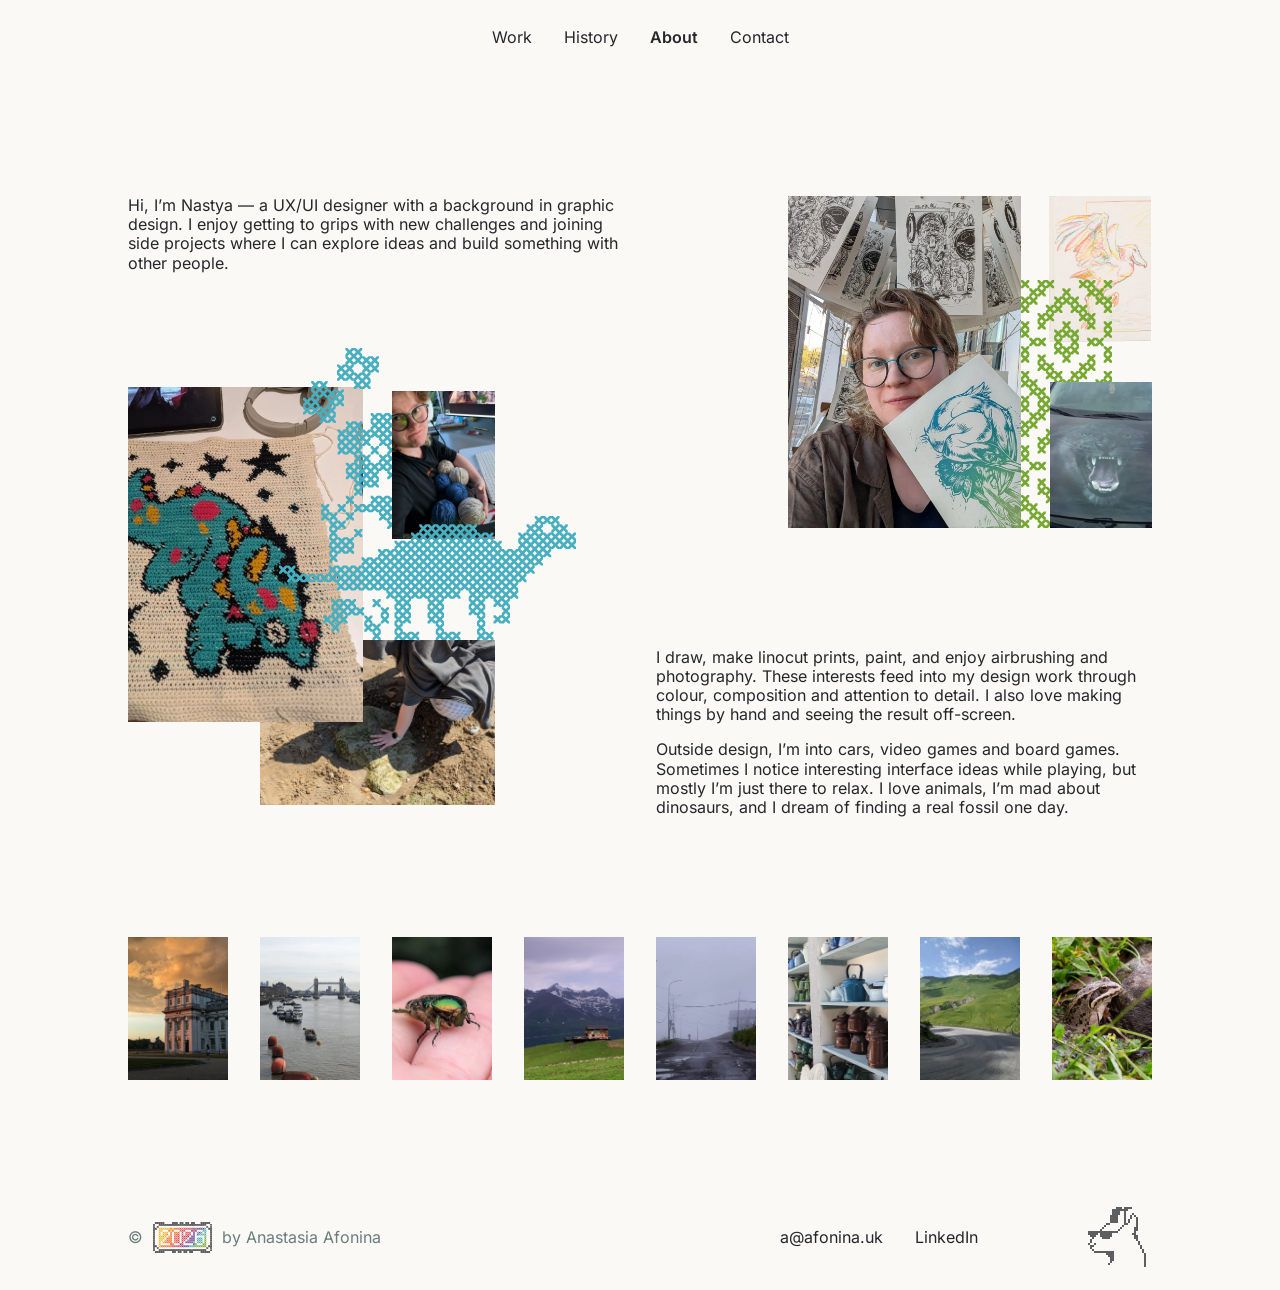
==== about.html @ 569ea663 "Publish portfolio on GitHub Pages" ====
<!doctype html>
<html lang="en"><head><meta charset="utf-8"><meta name="viewport" content="width=device-width,initial-scale=1"><script src="page-loading.js" async></script><title>About — Anastasia Afonina</title><meta name="description" content="Anastasia Afonina’s UX/UI and graphic design portfolio. Selected B2B, B2C and internal products, and visual experiments."><link rel="stylesheet" href="assets/fonts.css"><link rel="stylesheet" href="style.css"><link rel="stylesheet" href="navigation.css"><script src="site-header.js" defer></script><link rel="icon" type="image/svg+xml" href="data:image/svg+xml,%3Csvg xmlns='http://www.w3.org/2000/svg' viewBox='0 0 32 32'%3E%3Crect width='32' height='32' fill='%236b7d7d'/%3E%3Ctext x='7' y='24' font-family='monospace' font-size='24' fill='%23faf9f5'%3Ea%3C/text%3E%3C/svg%3E"><link rel="stylesheet" href="footer-links.css"><link rel="stylesheet" href="link-hover-motion.css"><link rel="stylesheet" href="secondary-actions.css"><link rel="stylesheet" href="typography.css"><link rel="stylesheet" href="case-lightbox.css"><link rel="stylesheet" href="about.css"><link rel="stylesheet" href="goat-cursor-drawing.css"><link rel="stylesheet" href="pixel-blocks.css"><script src="pixel-blocks.js" defer></script></head>
<body class="about-page"><a class="skip" href="#main">Skip to content</a><header class="site-header"><nav aria-label="Main navigation"><a data-menu="work" href="index.html#selected-work"><span class="nav-label">Work<span class="nav-decoration" aria-hidden="true"><img class="menu-bracket menu-bracket-left" src="assets/menu-refresh/work-left.svg" width="8.66775" height="21.6619" alt="" aria-hidden="true"><img class="menu-bracket menu-bracket-right" src="assets/menu-refresh/work-right.svg" width="8.68338" height="21.2635" alt="" aria-hidden="true"></span></span></a><a data-menu="history" href="history.html"><span class="nav-label">History<span class="nav-decoration" aria-hidden="true"><img class="menu-bracket menu-bracket-left" src="assets/menu-refresh/history-left.svg" width="8.66775" height="21.6619" alt="" aria-hidden="true"><img class="menu-bracket menu-bracket-right" src="assets/menu-refresh/history-right.svg" width="8.68338" height="21.2635" alt="" aria-hidden="true"></span></span></a><a data-menu="about" href="about.html" aria-current="page"><span class="nav-label">About<span class="nav-decoration" aria-hidden="true"><img class="menu-bracket menu-bracket-left" src="assets/menu-refresh/about-left.svg" width="8.66775" height="21.6619" alt="" aria-hidden="true"><img class="menu-bracket menu-bracket-right" src="assets/menu-refresh/about-right.svg" width="8.68338" height="21.2635" alt="" aria-hidden="true"></span></span></a><a data-menu="contact" href="contact.html"><span class="nav-label">Contact<span class="nav-decoration" aria-hidden="true"><img class="menu-bracket menu-bracket-left" src="assets/menu-refresh/contact-left.svg" width="8.66775" height="21.6619" alt="" aria-hidden="true"><img class="menu-bracket menu-bracket-right" src="assets/menu-refresh/contact-right.svg" width="8.68338" height="21.2635" alt="" aria-hidden="true"></span></span></a></nav></header>
<main id="main" class="shell">
  <h1 class="sr-only">About</h1>
  <div class="about-composition">
    <div>
      <p class="about-story">Hi, I’m Nastya — a UX/UI designer with a background in graphic design. I enjoy getting to grips with new challenges and joining side projects where I can explore ideas and build something with other people.</p>
      <div class="about-collage about-collage--making about-story">
        <figure class="about-photo about-photo--fossil" style="--x:33.3333%;--y:64.1247%;--w:59.4595%;--h:35.8527%"><a class="case-image-link" href="assets/about/fossil-search.webp" aria-label="Open image: Person looking for fossils among rocks on a beach"><img src="assets/about/fossil-search.webp" width="961" height="1280" alt="Person looking for fossils among rocks on a beach" loading="lazy" decoding="async"></a></figure>
        <figure class="about-photo about-photo--crochet" style="--x:0.0000%;--y:9.1828%;--w:59.4595%;--h:72.8682%"><a class="case-image-link" href="assets/about/crochet-dinosaur.webp" aria-label="Open image: Crocheted dinosaur design next to headphones"><img src="assets/about/crochet-dinosaur.webp" width="964" height="1280" alt="Crocheted dinosaur design next to headphones" loading="eager" decoding="async"></a></figure>
        <span class="about-ornament about-ornament--cyan" style="--x:48.7122%;--y:14.8357%;--stitch-columns:11;--stitch-rows:18" aria-hidden="true"><img src="assets/about/cyan-middle.svg" alt=""></span>
        <span class="about-ornament about-ornament--cyan about-ornament--above-fossil" style="--x:49.2592%;--y:64.1247%;--stitch-columns:8;--stitch-rows:5" aria-hidden="true"><img src="assets/about/cyan-lower.svg" alt=""></span>
        <span class="about-ornament about-ornament--cyan" style="--x:44.1904%;--y:7.9706%;--stitch-columns:5;--stitch-rows:5" aria-hidden="true"><img src="assets/about/cyan-flower-left.svg" alt=""></span>
        <span class="about-ornament about-ornament--cyan" style="--x:52.8465%;--y:0.6055%;--stitch-columns:5;--stitch-rows:5" aria-hidden="true"><img src="assets/about/cyan-flower-right.svg" alt=""></span>
        <figure class="about-photo" style="--x:66.6667%;--y:9.9837%;--w:26.1261%;--h:32.1705%"><a class="case-image-link" href="assets/about/578-11133.webp" aria-label="Open image: Portrait wearing green glasses and holding balls of yarn"><img src="assets/about/578-11133.webp" width="960" height="1280" alt="Portrait wearing green glasses and holding balls of yarn" loading="lazy" decoding="async"></a></figure>
        <span class="about-ornament about-ornament--cyan about-ornament--above-fossil" style="--x:38.1486%;--y:64.1247%;--stitch-columns:36;--stitch-rows:15" aria-hidden="true"><img src="assets/about/cyan-dinosaur.svg" alt=""></span>
      </div>
    </div>
    <div>
      <div class="about-collage about-collage--portrait about-story">
        <figure class="about-photo about-photo--bird" style="--x:71.7416%;--y:0.0000%;--w:28.1149%;--h:44.1489%"><a class="case-image-link" href="assets/about/bird-sketchbook.png" aria-label="Open image: Coloured pencil bird drawing in a sketchbook"><img src="assets/about/bird-sketchbook.png" width="1445" height="1088" alt="Coloured pencil bird drawing in a sketchbook" loading="eager" decoding="async"></a></figure>
        <figure class="about-photo" style="--x:0.0000%;--y:0.0000%;--w:63.9857%;--h:100.0000%"><a class="case-image-link" href="assets/about/578-11139.webp" aria-label="Open image: Portrait holding a turquoise print, with printed artwork hanging behind"><img src="assets/about/578-11139.webp" width="960" height="1280" alt="Portrait holding a turquoise print, with printed artwork hanging behind" loading="eager" decoding="async" fetchpriority="high"></a></figure>
        <span class="about-ornament about-ornament--green" style="--x:63.9857%" aria-hidden="true"><img src="assets/about/green-stitch.svg" alt=""></span>
        <figure class="about-photo about-photo--bonnet" style="--x:71.8851%;--y:56.1170%;--w:28.1149%;--h:43.8830%"><a class="case-image-link" href="assets/about/painted-bonnet.webp" aria-label="Open image: Car bonnet with a painted animal face"><img src="assets/about/painted-bonnet.webp" width="1280" height="960" alt="Car bonnet with a painted animal face" loading="lazy" decoding="async"></a></figure>
      </div>
      <div class="about-interests about-story">
        <p>I draw, make linocut prints, paint, and enjoy airbrushing and photography. These interests feed into my design work through colour, composition and attention to detail. I also love making things by hand and seeing the result off-screen.</p>
        <p>Outside design, I’m into cars, video games and board games. Sometimes I notice interesting interface ideas while playing, but mostly I’m just there to relax. I love animals, I’m mad about dinosaurs, and I dream of finding a real fossil one day.</p>
      </div>
    </div>
  </div>
  <div class="about-gallery">
    <figure class="about-photo"><a class="case-image-link" href="assets/about/578-11141.webp" aria-label="Open image: Classical building in warm evening light"><img src="assets/about/578-11141.webp" width="960" height="1280" alt="Classical building in warm evening light" loading="lazy" decoding="async"></a></figure>
    <figure class="about-photo"><a class="case-image-link" href="assets/about/578-11140.webp" aria-label="Open image: River Thames and Tower Bridge"><img src="assets/about/578-11140.webp" width="960" height="1280" alt="River Thames and Tower Bridge" loading="lazy" decoding="async"></a></figure>
    <figure class="about-photo"><a class="case-image-link" href="assets/about/578-11127.webp" aria-label="Open image: Green beetle resting on a palm"><img src="assets/about/578-11127.webp" width="964" height="1280" alt="Green beetle resting on a palm" loading="lazy" decoding="async"></a></figure>
    <figure class="about-photo about-photo--mountains"><a class="case-image-link" href="assets/about/578-11143.webp" aria-label="Open image: Small house and grassy field beneath mountains"><img src="assets/about/578-11143.webp" width="853" height="1280" alt="Small house and grassy field beneath mountains" loading="lazy" decoding="async"></a></figure>
    <figure class="about-photo about-photo--fog"><a class="case-image-link" href="assets/about/578-11144.webp" aria-label="Open image: A road in fog"><img src="assets/about/578-11144.webp" width="853" height="1280" alt="A road in fog" loading="lazy" decoding="async"></a></figure>
    <figure class="about-photo about-photo--teapots"><a class="case-image-link" href="assets/about/578-11145.webp" aria-label="Open image: Shelves filled with teapots and cups"><img src="assets/about/578-11145.webp" width="960" height="1280" alt="Shelves filled with teapots and cups" loading="lazy" decoding="async"></a></figure>
    <figure class="about-photo"><a class="case-image-link" href="assets/about/578-11146.webp" aria-label="Open image: Winding road through green hills"><img src="assets/about/578-11146.webp" width="960" height="1280" alt="Winding road through green hills" loading="lazy" decoding="async"></a></figure>
    <figure class="about-photo about-photo--frog"><a class="case-image-link" href="assets/about/frog.webp" aria-label="Open image: Frog resting among green leaves"><img src="assets/about/frog.webp" width="1280" height="853" alt="Frog resting among green leaves" loading="lazy" decoding="async"></a></figure>
  </div>
</main><footer class="site-footer shell"><div class="copyright"><span>©</span><img src="assets/footer-1.svg" width="59" height="31" alt="2026"><span>by Anastasia Afonina</span></div><a class="email footer-link" href="mailto:a@afonina.uk"><span class="footer-link-label">a@afonina.uk</span><span class="footer-link-decoration" aria-hidden="true"><img class="footer-link-underline" src="assets/menu-refresh/footer-email-line.svg" width="103.714" height="4.38455" alt="" aria-hidden="true"><img class="footer-link-spark" src="assets/menu-refresh/footer-email-spark.svg" width="25.9267" height="17.3299" alt="" aria-hidden="true"></span></a><a class="linkedin footer-link" href="https://www.linkedin.com/in/a-afonina" target="_blank" rel="noopener noreferrer"><span class="footer-link-label">LinkedIn</span><span class="footer-link-decoration" aria-hidden="true"><img class="footer-link-underline" src="assets/menu-refresh/footer-linkedin-line.svg" width="64.8349" height="4.38064" alt="" aria-hidden="true"><img class="footer-link-spark" src="assets/menu-refresh/footer-linkedin-spark.svg" width="12.9658" height="12.9978" alt="" aria-hidden="true"></span></a><a class="back-top" href="#main" aria-label="Back to top"><img src="assets/footer-goat.svg" width="72" height="72" alt=""></a></footer><script src="footer-goat-turn-frames.js" defer></script><script src="footer-goat-turn.js" defer></script><script src="case-lightbox.js" defer></script><script type="module" src="goat-cursor-drawing.js"></script></body></html>
---- assets/fonts.css ----
@font-face {
  font-family: 'Inter';
  font-style: normal;
  font-weight: 400;
  font-display: swap;
  src: url(./inter-0.woff2) format('truetype');
}
@font-face {
  font-family: 'Inter';
  font-style: normal;
  font-weight: 500;
  font-display: swap;
  src: url(./inter-1.woff2) format('truetype');
}
@font-face {
  font-family: 'Inter';
  font-style: normal;
  font-weight: 600;
  font-display: swap;
  src: url(./inter-2.woff2) format('truetype');
}
@font-face {
  font-family: 'Inter';
  font-style: normal;
  font-weight: 700;
  font-display: swap;
  src: url(./inter-bold.ttf) format('truetype');
}

@font-face {
  font-family: 'Tektur';
  font-style: normal;
  font-weight: 400;
  font-stretch: normal;
  font-display: swap;
  src: url(./tektur-0.woff2) format('truetype');
}
@font-face {
  font-family: 'Tektur';
  font-style: normal;
  font-weight: 500;
  font-stretch: normal;
  font-display: swap;
  src: url(./tektur-1.woff2) format('truetype');
}
@font-face {
  font-family: 'Tektur';
  font-style: normal;
  font-weight: 600;
  font-stretch: normal;
  font-display: swap;
  src: url(./tektur-2.woff2) format('truetype');
}
---- style.css ----
*{box-sizing:border-box}html{scroll-behavior:smooth}body{margin:0;background:#faf9f5;color:#25272a;font-family:Inter,Arial,sans-serif;font-size:16px}a{color:inherit;text-decoration:none}a:focus-visible{outline:2px solid #6b7d7d;outline-offset:5px}a:hover{text-decoration:underline;text-underline-offset:5px}.skip{position:fixed;top:-80px;left:16px;z-index:20;background:white;padding:12px}.skip:focus{top:12px}.shell{width:80%;max-width:1152px;margin-inline:auto}.site-header{height:74px;max-width:1440px;margin:auto;padding:20px 10% 10px;display:flex;justify-content:flex-end}.site-header nav{display:flex;align-items:center;gap:0}.site-header nav a{padding:8px 16px;font-size:16px;line-height:20px;position:relative}.site-header nav a[aria-current]{font-weight:600}.site-header nav a:hover{text-decoration:none;background-image:url('assets/nav.svg'),url('assets/nav-1.svg');background-position:left top,right bottom;background-repeat:no-repeat;background-size:30px 13px}.hero{position:relative;height:640px;padding-top:73px}.intro{position:relative;width:74.2%;min-height:313px;background:#6b7d7d;color:#faf9f5;display:grid;grid-template-columns:2fr 1fr;gap:32px;padding:32px 25px;align-content:start}.paper:after{content:"";position:absolute;inset:0;background:url('assets/paper.png') 50% 50%/100% 175px;opacity:.04;mix-blend-mode:hard-light;pointer-events:none}.intro h1{font-family:Tektur,monospace;font-size:24px;font-weight:500;line-height:30px;margin:0;position:relative;z-index:1}.intro p{font-family:Tektur,monospace;font-size:14px;font-weight:500;line-height:21px;margin:0;position:relative;z-index:1}.embroidery{position:absolute;inset:0;pointer-events:none}.embroidery img{position:absolute;object-fit:fill}.dog{left:46.1%;top:217px;width:18.4%;height:298px}.flower-top{left:83.7%;top:42px;width:6.38%;height:134px}.branch-top{left:65.8%;top:42px;width:22.55%;height:74px;transform:rotate(180deg)}.flower-bottom{left:83.55%;top:388px;width:6.38%;height:134px;transform:rotate(180deg)}.branch-bottom{left:64.5%;top:449px;width:23.7%;height:74px}.flower-left{left:1%;top:409px;width:9.83%;height:107px}.line-start{left:8.53%;top:509px;width:8.67%;height:7px}.line{left:13.1%;top:509px;width:8.67%;height:7px}.line-middle{left:21.76%;top:509px;width:8.67%;height:7px}.line-end{left:30.43%;top:509px;width:10.99%;height:14px}h2{font-family:Tektur,monospace;font-size:40px;font-weight:600;line-height:1.3;margin:0}h3{font-size:24px;font-weight:500;line-height:1.22;margin:0}.projects{position:relative;display:grid;grid-template-columns:repeat(2,minmax(0,1fr));column-gap:32px;row-gap:144px;padding-top:132px;padding-bottom:12px}.project-paper{position:absolute;top:64px;bottom:240px;left:12.8%;width:74.2%;background:white}.project{position:relative;min-width:0;align-self:start;isolation:isolate}.project.narrow{width:73.6%}.project.right{justify-self:end;margin-top:113px}.project-cover{height:254px;background:#d9d9d9}.tags{position:relative;display:flex;gap:4px;margin:-33px 8px 0;height:48px;align-items:stretch}.tags span{font-family:Tektur,monospace;font-weight:500;color:#000;background:#fff url('assets/paper.png') center/1500px;padding:16px 32px;line-height:16px;white-space:nowrap}.project-copy{padding:9px 8px 0}.project-copy p{font-size:14px;line-height:1.4;margin:8px 0 0}.site-footer{display:flex;align-items:center;gap:44px;min-height:74px;margin-top:160px;margin-bottom:12px}.copyright{display:flex;align-items:center;gap:10px;margin-right:auto;font-size:16px}.copyright img{width:59px;height:31px}.back-top{margin-left:70px;display:block}.back-top img{display:block;width:56px;height:58px}.linkedin{font-size:16px}.gallery-section{margin-top:150px}.gallery{display:grid;grid-template-columns:2.12fr 1fr 1fr;gap:32px;margin-top:130px;align-items:start}.gallery-column{display:grid;gap:24px}.art{margin:0;position:relative;overflow:hidden}.art img{display:block;width:100%;height:100%;object-fit:cover}.art-santa{aspect-ratio:559/257}.art-sirius{aspect-ratio:560/254}.art-sirius img{position:absolute;width:113.96%;height:188.63%;left:-6.98%;top:-24.39%;max-width:none}.art-tall{aspect-ratio:264/410}.art-hoodie img{position:absolute;width:346.79%;height:125.51%;left:-98.72%;top:-15.7%;max-width:none}.art-phone img{position:absolute;width:276.49%;height:133.42%;left:-88.25%;top:-10.54%;max-width:none}.art-small{aspect-ratio:264/200}.short-page{min-height:100vh;display:flex;flex-direction:column}.short-page .site-header{width:100%}.short-page main{flex:1}.short-page .site-footer{margin-top:80px}.about-copy{max-width:560px;margin:85px 0 40px;font-size:16px;font-weight:600;line-height:1.5}.about-copy p{margin:0 0 22px}.history-content{position:relative;margin-top:78px;padding-bottom:30px}.history-table{width:100%;border-spacing:0;position:relative;font-size:16px;line-height:1.45}.history-table th{text-align:left;font-size:14px;font-weight:400;padding:26px 26px 18px}.history-table td{padding:30px 26px 40px;vertical-align:top}.history-table td:first-child{font-family:Tektur,monospace;font-size:18px;width:14%}.history-table th:not(:first-child),.history-table td:not(:first-child){background-color:#fff}.history-table th:nth-child(2){width:32%}.history-table th:nth-child(3){width:17%}
@media(min-width:1600px){.site-header{padding-left:144px;padding-right:144px}}@media(max-width:1000px){.shell{width:88%}.site-header{padding-inline:6%}.intro{width:82%;gap:20px;padding:26px 22px}.intro h1{font-size:22px;line-height:1.3}.intro p{font-size:14px}.hero{height:610px}.project.narrow{width:86%}.projects{row-gap:100px}.project-cover{height:220px}.tags span{padding:16px 22px}.site-footer{gap:24px}.back-top{margin-left:0}.copyright{font-size:14px}.gallery{gap:22px}.history-table td,.history-table th{padding:24px 16px}}
@media(max-width:650px){.shell{width:calc(100% - 40px)}.site-header{padding:12px 12px 0;height:68px;justify-content:center}.site-header nav{width:100%;justify-content:space-between}.site-header nav a{padding:10px 12px;font-size:15px}.hero{height:580px;padding-top:48px}.intro{width:100%;min-height:330px;grid-template-columns:1fr;padding:25px;gap:22px}.intro h1{font-size:23px;line-height:1.35}.intro p{max-width:260px;font-size:15px;line-height:1.45}.dog{top:338px;left:53%;width:116px;height:163px}.flower-top{top:19px;left:87%;width:32px;height:58px}.branch-top{top:19px;left:58%;width:128px;height:36px}.flower-left{top:450px;width:56px;height:53px;left:1%}.line-start,.line,.line-middle,.line-end{top:499px;height:4px}.line-end{height:8px;width:12%}.branch-bottom{top:464px;left:77%;width:21%;height:38px}.flower-bottom{top:434px;left:93%;width:6%;height:65px}h2{font-size:30px;line-height:1.2}.projects{padding-top:56px;display:flex;flex-direction:column;gap:60px}.project,.project.narrow,.project.wide{width:100%;margin-top:0}.project-cover{height:auto;aspect-ratio:1.9}.project-paper{left:7%;width:86%;top:25px;bottom:100px}.project-copy p{font-size:16px;line-height:1.5}h3{font-size:23px}.gallery-section{margin-top:90px}.gallery{margin-top:48px;grid-template-columns:1fr 1fr;gap:18px}.gallery-column:first-child{grid-column:1/-1}.gallery-column{gap:18px}.site-footer{margin-top:90px;flex-wrap:wrap;gap:24px 20px;padding-bottom:20px}.copyright{width:100%;font-size:14px}.back-top{margin-left:auto}.about-copy{margin-top:54px;line-height:1.65}.history-content{margin-top:46px}.history-table,.history-table tbody,.history-table tr,.history-table td{display:block;width:100%}.history-table thead{display:none}.history-table tr{margin:0 0 26px;background:#fff;padding:16px}.history-table td{padding:5px 0!important;background:none!important}.history-table td:first-child{width:100%;color:#536767;margin-bottom:10px}.history-table td:nth-child(2){font-weight:600}.history-table td:nth-child(3){font-size:14px;margin-bottom:10px}.short-page .site-footer{margin-top:50px}}
.tags span{background-image:linear-gradient(#fffffff5,#fffffff5),url('assets/paper.png')}.sr-only{position:absolute;width:1px;height:1px;padding:0;margin:-1px;overflow:hidden;clip:rect(0,0,0,0);white-space:nowrap;border:0}.history-flower{display:block;margin:24px 0 0 29%;width:246px;height:70px;object-fit:contain}@media(max-width:650px){.history-flower{max-width:65%;margin-left:auto}}@media(prefers-reduced-motion:reduce){html{scroll-behavior:auto}}

.flower-bottom{transform:none}
@media(max-width:650px){.hero{height:auto;min-height:640px;padding-bottom:200px}.dog{top:auto;bottom:65px;height:150px;width:107px}.flower-left{top:auto;bottom:65px}.line-start,.line,.line-middle{top:auto;bottom:65px}.line-end{top:auto;bottom:61px}.branch-bottom{top:auto;bottom:64px}.flower-bottom{top:auto;bottom:64px}.selected{padding-top:24px}}
---- navigation.css ----
/* States from Figma 389:2283; exact exported bracket assets. */
:is(.site-header,.case-review-header) {
  position:sticky;
  top:0;
  z-index:40;
  background:var(--page,#faf9f5);
}
.site-header {
  /* Extend the background to the viewport edges while keeping the menu on its grid. */
  border-image:linear-gradient(var(--page,#faf9f5) 0 0) fill 0 / 0 / 0 100vmax;
}
html:has(.site-header) {
  scroll-padding-top:calc(var(--site-header-height,80px) + 12px);
}
.skip:focus {z-index:52}
.site-header nav{display:flex;align-items:flex-start;gap:0}
.site-header nav a{position:relative;display:flex;align-items:center;justify-content:center;flex:none;height:36px;padding:7px 16px 9px;color:var(--ink,#25272a);font-size:16px;font-weight:400;line-height:20px;text-align:center;white-space:nowrap;text-decoration:none}
.site-header nav a[data-menu="work"]{width:74px}
.site-header nav a[data-menu="history"]{width:90px}
.site-header nav a[data-menu="about"]{width:80px}
.site-header nav a[data-menu="contact"]{width:94px}
.site-header nav a:last-child{margin-left:0;padding-right:16px}
.site-header nav a[aria-current="page"]{color:#25272a;font-weight:600}
.site-header nav a:hover{background-image:none;text-decoration:none}
.site-header nav a:focus-visible{outline-offset:4px}
.nav-label{position:relative;display:inline-block}
.nav-decoration{position:absolute;inset:0;visibility:hidden;pointer-events:none}
:is(.site-header nav,.case-review-header) a:is(:hover,:focus-visible,:active) .nav-decoration{visibility:visible}
.nav-decoration .menu-bracket{position:absolute;display:block;max-width:none;top:0}
.nav-decoration .menu-bracket-left{right:calc(100% + 8px)}
.nav-decoration .menu-bracket-right{left:calc(100% + 8px);top:.2px}
@media(max-width:700px){
 .site-header nav{width:auto;max-width:100%;gap:0}
 .site-header nav a{padding-inline:8px;font-size:16px}
 .site-header nav a:last-child{padding-right:8px}
 .site-header nav a[data-menu="work"]{width:58px}
 .site-header nav a[data-menu="history"]{width:74px}
 .site-header nav a[data-menu="about"]{width:64px}
 .site-header nav a[data-menu="contact"]{width:78px}
}

/* Common page edges for the project index, case studies and footer. */
:root{--review-max:1400px;--review-gutter:clamp(20px,4.2vw,80px)}
body .shell,body .case-editorial.shell {
  width:min(var(--review-max),calc(100% - 2 * var(--review-gutter)));
  max-width:none;margin-inline:auto;
}
body:not(.case-page) .site-header {
  width:min(var(--review-max),calc(100% - 2 * var(--review-gutter)));
  max-width:none;margin-inline:auto;height:80px;padding:0;
  align-items:center;justify-content:center;
}
body:not(.case-page) .site-header nav{width:auto;justify-content:center}
.hero .hero-content {
  width:100%;max-width:none;margin:0;
  grid-template-columns:minmax(0,1.12fr) minmax(0,1fr);
  gap:clamp(32px,4vw,64px);align-items:center;
}
main .hero{min-height:0;padding-block:clamp(48px,5vw,80px) clamp(64px,6vw,96px)}
.hero .hero-content h1{max-width:40ch;margin:0;text-wrap:pretty}
.hero .hero-content .hero-art{width:min(100%,420.75px);justify-self:center}
@media(max-width:700px) {
  body:not(.case-page) .site-header{height:68px}
  main .hero{padding-block:40px 52px}
  .hero .hero-content{align-items:flex-start;gap:24px}
  .hero .hero-content .hero-art{align-self:center}
}
---- footer-links.css ----
/* Footer link states from Figma 390:2250. Keep the exported stitch geometry;
   only wrapper positions are snapped to the site's 2px spacing grid. */
.site-footer .footer-link {
  position:relative;
  display:inline-block;
  flex:none;
  color:#25272a;
  font-size:16px;
  font-weight:400;
  line-height:20px;
  white-space:nowrap;
  text-decoration:none;
}
.site-footer .footer-link:is(:hover,:focus-visible,:active) {
  text-decoration:none;
}
.site-footer .footer-link:focus-visible { outline-offset:8px; }
.footer-link-decoration {
  position:absolute;
  inset:0;
  visibility:hidden;
  pointer-events:none;
}
.footer-link:is(:hover,:focus-visible,:active) .footer-link-decoration {
  visibility:visible;
}
.footer-link-decoration :is(img,svg) { position:absolute; display:block; max-width:none; }
.footer-link-underline { left:0; top:24px; }
.footer-link.email .footer-link-spark { left:75.764679px; top:-16.138454px; }
.footer-link.linkedin .footer-link-spark { left:49.714844px; top:-12.996094px; }

/* One reserved box, one visible pose; the native idle remains the fallback. */
.site-footer .back-top {
  position:relative;
  flex:none;
  width:72px;
  height:72px;
}
.site-footer .back-top > img { display:block; width:72px; height:72px; }
.footer-goat-turn { position:absolute;inset:0;display:none;pointer-events:none; }
.footer-goat-turn svg { display:block;width:100%;height:100%; }
.site-footer .back-top.is-turning > img { visibility:hidden; }
.site-footer .back-top.is-turning .footer-goat-turn { display:block; }
---- link-hover-motion.css ----
/* Finite pixel reveal on the unchanged native Figma SVG assets. */
:is(.site-header nav a,.case-review-header a,.site-footer .footer-link):is(:hover,:focus-visible,:active) :is(.menu-bracket,.footer-link-spark){animation:menu-stitch-in 150ms steps(5,end) both,ui-stitch-glitch 112ms steps(1,end) 60ms both}
.footer-link:is(:hover,:focus-visible,:active) .footer-link-underline{animation:footer-stitch-in 180ms steps(var(--stitch-count,24),end) both}
.footer-link.linkedin{--stitch-count:15}
@keyframes menu-stitch-in{from{clip-path:inset(0 0 100% 0)}to{clip-path:inset(0)}}
@keyframes footer-stitch-in{from{clip-path:inset(0 100% 0 0)}to{clip-path:inset(0)}}
@keyframes ui-stitch-glitch{0%,30%,60%,100%{opacity:1}45%{opacity:.4}}
@media(prefers-reduced-motion:reduce){
 :is(.site-header nav a,.case-review-header a,.site-footer .footer-link):is(:hover,:focus-visible,:active) :is(.menu-bracket,.footer-link-spark,.footer-link-underline){animation:none;clip-path:none;opacity:1}
}
---- secondary-actions.css ----
/* Figma 520:4235: Regular → Semibold on hover/focus → Medium when pressed.
   Reserve the widest label so weight changes do not move nearby controls. */
.secondary-action.secondary-action{
  position:relative;display:inline-grid;grid-template-areas:"label";
  align-items:center;min-width:0;min-height:44px;padding:7px 16px 9px;
  border:0;border-radius:0;background:transparent;color:inherit;
  font:400 16px/20px var(--body-font,Inter,sans-serif);
  text-decoration:none;cursor:pointer;
}
.secondary-action>.secondary-label,
.secondary-action::after{grid-area:label;min-width:0;text-align:inherit}
.secondary-action::after{
  content:attr(data-secondary-label);font-weight:600;visibility:hidden;pointer-events:none;
}
.secondary-action.secondary-action:is(:hover,:focus-visible){font-weight:600;text-decoration:none;color:inherit;background:transparent}
.secondary-action.secondary-action:active{font-weight:500}
.secondary-action:focus-visible{outline:2px solid var(--focus,#6b7d7d);outline-offset:2px}
.case-lightbox-close.secondary-action{min-height:48px;padding:12px 16px}
.case-lightbox-close.secondary-action>.secondary-label{display:inline-flex;gap:12px;align-items:center}
.case-lightbox-close.secondary-action::after{padding-right:36px}
.case-lightbox-close.secondary-action:is(:hover,:focus-visible,:active){color:inherit}
.case-lightbox-close.secondary-action:focus-visible{outline-color:currentColor}
@media(max-width:600px){.case-lightbox-close.secondary-action{min-height:44px;padding:10px 12px}}

/* Native 4.33377px menu stitches, arranged into functional icons. */
.ui-stitch-icon{display:block;flex:none;color:var(--ink,#25272a);pointer-events:none;overflow:visible}
.case-review-back.secondary-action>.secondary-label{display:inline-flex;align-items:center;gap:8px}
.case-review-back.secondary-action::after{padding-inline-start:28px}
.review-nav-arrow{display:flex;align-items:center;justify-content:center}
.case-lightbox-close .ui-stitch-icon{color:inherit}
.ui-stitch-icon path{transition:fill 120ms steps(2,end)}
:is(a,button):is(:hover,:focus-visible,:active) .ui-stitch-icon path{
  fill:var(--stitch-color);
  animation:ui-stitch-glitch 112ms steps(1,end) calc(var(--stitch-order)*8ms) both;
}
.review-project-nav .review-nav-card .review-nav-arrow path{transition:none;animation:none}
@media(prefers-reduced-motion:reduce){
  .ui-stitch-icon path{transition:none}
  :is(a,button):is(:hover,:focus-visible,:active) .ui-stitch-icon path{animation:none}
}
---- typography.css ----
/* Shared type scale. Rem units respect the reader's preferred font size. */
:root {
  --ink:#25272a;
  --caption-color:#6b7d7d;
  --body-font:Inter,Arial,sans-serif;
  --display-font:Tektur,monospace;
  --type-14:.875rem;
  --type-16:1rem;
  --type-18:1.125rem;
  --type-20:1.25rem;
  --type-24:1.5rem;
  --type-28:1.75rem;
  --type-32:2rem;
  --type-48:3rem;
  --type-body:var(--type-16);
  --type-body-leading:1.5;
  --type-card:var(--type-24);
  --type-section:var(--type-28);
  --type-section-leading:1.285714;
  --type-feature:var(--type-48);
  --type-feature-leading:1.166667;
  --type-display:var(--type-48);
  --type-display-leading:1.166667;
  --type-metric:var(--type-48);
}
body { color:var(--ink); font-size:var(--type-body); font-weight:400; line-height:var(--type-body-leading); }
body :is(h1,h2,h3,p,li,dt,dd,figcaption) { overflow-wrap:break-word; }

/* Navigation and supporting information share the same readable size. */
body .site-header nav a,
.case-review-header,
.case-review-header :is(a.case-review-back,.case-review-links a),
.secondary-action.secondary-action,
body .site-footer :is(.footer-link,.copyright),
.case-review :is(.case-eyebrow,.story-label,.review-fact-label),
.case-source .source-note,
.case-story .story-facts .story-label {
  font-size:var(--type-16);
  line-height:1.5;
}
.case-page {
  --ink:#000;
  --case-menu-size:var(--type-16);
  --caption-color:#596c6c;
}
.case-review {
  --type-body:var(--type-18);
  --type-body-leading:var(--type-28);
}
.review-nav-caption { letter-spacing:.04em; }
.review-nav-title,.review-nav-arrow { font-size:var(--type-20); line-height:1.4; }
.case-lightbox-caption { max-height:30dvh; }

/* Main page headings and project cards. */
body .hero .hero-content h1,
.home-frame501 .hero .hero-content h1 {
  font-size:var(--type-28);
  line-height:1.428571;
}
body:not(.case-page) main h2,
.home-frame501 h2 {
  font-size:var(--type-feature);
  line-height:var(--type-feature-leading);
}
body .project .project-copy h3,
.home-frame501 .figma-work .project .project-copy h3 {
  font-size:var(--type-card);
  line-height:1.333333;
}
body .project .project-copy p {
  font-size:var(--type-14);
  line-height:1.25rem;
  color:var(--caption-color);
}
.home-frame501 .figma-work .project .project-copy {
  container-type:inline-size;
}
.home-frame501 .figma-work .project .project-copy p {
  font-size:var(--type-18);
  font-size:clamp(var(--type-16),calc(.75rem + 1.25cqi),var(--type-18));
  line-height:var(--type-28);
  line-height:clamp(var(--type-24),calc(1rem + 2.5cqi),var(--type-28));
  color:#000;
}
.about-copy { font-size:var(--type-body); font-weight:400; line-height:var(--type-body-leading); max-width:60ch; }

/* One hierarchy for every case: display title, numbered chapters, subheadings. */
.case-review .case-intro h1 {
  font-size:var(--type-display);
  line-height:var(--type-display-leading);
  overflow-wrap:anywhere;
}
main.case-story.case-review h2 {
  font-size:var(--type-section);
  line-height:var(--type-section-leading);
}
.case-page main.case-story.case-review h3 {
  color:#000;
  font-size:var(--type-20);
  line-height:1.4;
}
.case-review .story-lead,
.case-review .review-opening-copy>.story-lead+p {
  color:var(--ink);
  font-size:var(--type-body);
  font-weight:500;
  line-height:var(--type-body-leading);
}
.case-review :is(.story-section-copy,.review-overview-copy,.source-prose,.case-prose,.story-summary,p.result-lead),
.case-review :is(.review-fact,.story-facts) :is(p,li,.source-prose):not(.story-label),
.case-review :is(.result-details dd,.result-context,.result-note),
.case-story .story-list>li,
.report-brief p,.report-issues p {
  font-size:var(--type-body);
  line-height:var(--type-body-leading);
}
.case-review :is(.source-prose,.case-prose,.story-section-copy,.story-summary) {
  --review-read:64ch;
}
.result-details dt,.result-metrics dt { font-size:var(--type-16); line-height:1.5; }
.result-value,.case-review .review-fact .review-stat {
  font-size:var(--type-metric);
  line-height:1.166667;
}
.report-narrative .story-section-number { font-family:inherit; font-size:inherit; font-weight:inherit; line-height:inherit; }

/* A flowing caption stays legible when text is enlarged; it cannot cover screens. */
.report-panorama figcaption {
  position:static;
  width:auto;
  max-width:64ch;
  margin:16px 0 0;
}
.report-panorama figcaption strong {
  margin-bottom:8px;
  font-size:var(--type-24);
  line-height:1.333333;
}

/* Media and project navigation captions share one size. */
.case-page main.case-review figcaption,
.case-lightbox-caption,
.review-nav-caption {
  font-size:var(--type-14);
  font-weight:400;
  line-height:1.25rem;
}

figcaption,
.case-page main.case-review figcaption,
.case-lightbox-caption,
.case-review :is(.case-eyebrow,.story-label,.review-fact-label,.case-index,.case-small-label,.case-meta dt),
.case-source :is(.source-caption,.source-note),
.case-editorial .case-role-note,
.result-details dd,.result-context,.story-results .result-note,
.result-metrics dt,
.review-nav-caption,
.history-page .history-table th,
body .site-footer .copyright {
  color:var(--caption-color);
}

.case-page main.case-review :is(p, li, dt, dd):not(.case-eyebrow) {
  color:var(--ink);
}

/* Text containers may grow. This also supports browser text-size preferences. */
body:not(.case-page) .site-header {
  height:auto;
  min-height:80px;
  padding-block:16px;
}
body.home-frame501 .site-header { height:auto; min-height:72px; padding-block:16px; }
body:not(.case-page) .site-header nav { flex-wrap:wrap; max-width:100%; }
body:not(.case-page) .site-header nav a[data-menu] {
  width:auto;
  height:auto;
  min-height:44px;
  white-space:normal;
  max-width:100%;
}
.case-review-header :is(a.case-review-back,.case-review-links a) {
  white-space:normal;
  overflow-wrap:anywhere;
  min-width:0;
  max-width:100%;
}
.review-nav-card,.review-nav-copy { min-width:0; }
.review-nav-title { overflow-wrap:anywhere; }
body .site-footer,
body:is(.home-frame501,.case-page) .site-footer {
  grid-template-columns:minmax(0,1fr) max-content max-content auto;
}
body .site-footer .footer-link { width:auto; max-width:100%; overflow-wrap:anywhere; }
body .copyright { flex-wrap:wrap; }
.history-page .history-table td { overflow-wrap:anywhere; }

@media(max-width:1100px) {
  :root {
    --type-card:var(--type-20);
    --type-metric:var(--type-32);
  }
  body .hero .hero-content h1,
  .home-frame501 .hero .hero-content h1 { font-size:var(--type-24); line-height:1.5; }
  body .project .project-copy h3,
  .home-frame501 .figma-work .project .project-copy h3 { line-height:1.4; }
  .result-value,.case-review .review-fact .review-stat { line-height:1.25; }
}
@media(max-width:760px) {
  :root {
    --type-section:var(--type-24);
    --type-section-leading:1.333333;
  }
  body .site-footer { display:flex; flex-wrap:wrap; gap:24px; }
  body .site-footer .copyright { width:100%; }
  body .site-footer .back-top { margin-left:auto; }
  .history-page .site-footer .back-top { margin-left:auto; }
  .case-review .review-opening-copy>p:not(.case-eyebrow) { max-width:100%; }
}
---- about.css ----
body.about-page {
  --about-width: min(1408px, round(down, 80vw, 16px));
  --about-gap: 32px;
  background: var(--page, #faf9f5);
}

body.about-page :is(main.shell, .site-header, .site-footer) {
  width: var(--about-width);
  max-width: none;
  margin-inline: auto;
}

body.about-page .site-header { min-height: 72px; padding: 16px 0; }
.about-page main {
  container-type: inline-size;
  padding-block: 120px 0;
}

.about-composition {
  display: grid;
  grid-template-columns: repeat(2, minmax(0, 1fr));
  gap: var(--about-gap);
}

.about-page .about-story p,
.about-page p.about-story {
  margin: 0;
  font-size: var(--type-16);
  line-height: 1.2;
}

.about-collage {
  position: relative;
  isolation: isolate;
}

.about-collage--making {
  --ornament-overhang: 64px;
  width: calc(75% + .75 * var(--about-gap));
  aspect-ratio: 444 / 516;
  margin-top: 72px;
}

.about-collage--portrait {
  width: calc(75% - .25 * var(--about-gap));
  aspect-ratio: 412.592 / 376;
  margin-inline-start: auto;
}

.about-collage > * {
  position: absolute;
  left: var(--x);
  top: var(--y);
  width: var(--w);
  height: var(--h);
}

.about-ornament {
  font-size: var(--goat-stitch);
  pointer-events: none;
}

.about-ornament--cyan {
  --ornament-width: calc(var(--stitch-columns) * 1em);
  --ornament-height: calc(var(--stitch-rows) * 1em);
  left: clamp(0px, var(--x), calc(100% + var(--ornament-overhang) - var(--ornament-width)));
  width: var(--ornament-width);
  height: var(--ornament-height);
}

.about-ornament--above-fossil {
  top: calc(var(--y) - var(--ornament-height));
}

.about-ornament--green {
  top: auto;
  bottom: 0;
  width: 11em;
  height: 30em;
}

.about-ornament img {
  display: block;
  width: 100%;
  height: 100%;
}

.about-interests {
  display: grid;
  gap: 16px;
  margin-top: 120px;
}

.about-gallery {
  display: grid;
  grid-template-columns: repeat(8, minmax(0, 1fr));
  gap: var(--about-gap);
  margin-top: 120px;
}

.about-photo { min-width: 0; margin: 0; }
.about-gallery > .about-photo { aspect-ratio: 116 / 166; }

.about-photo a {
  position: relative;
  display: block;
  width: 100%;
  height: 100%;
  overflow: hidden;
}

.about-photo a:focus-visible {
  outline: 2px solid var(--ink, #25272a);
  outline-offset: 4px;
}

.about-photo img {
  position: absolute;
  display: block;
  top: var(--crop-top, 0);
  left: var(--crop-left, 0);
  width: var(--crop-width, 100%);
  height: var(--crop-height, 100%);
  max-width: none;
  object-fit: cover;
  object-position: var(--crop-position, center);
  border: 0;
  border-radius: 0;
}

.about-photo--fossil {
  --crop-top: -18.91%;
  --crop-height: 190.07%;
}

.about-photo--crochet {
  --crop-top: -28.84%;
  --crop-left: -31.08%;
  --crop-width: 142.12%;
  --crop-height: 132.50%;
}

.about-photo--bird {
  --crop-top: -14.15%;
  --crop-left: -117.59%;
  --crop-width: 247.97%;
  --crop-height: 130.47%;
}

.about-photo--bonnet {
  --crop-top: -8.98%;
  --crop-left: -56.23%;
  --crop-width: 218.44%;
  --crop-height: 115.18%;
}

.about-photo--frog {
  --crop-left: -35.79%;
  --crop-width: 229.12%;
  --crop-height: 106.70%;
}

.about-photo--mountains { --crop-position: center bottom; }
.about-photo--fog { --crop-position: center top; }
.about-photo--teapots { --crop-position: left center; }

.about-page .site-footer { margin-top: 120px; margin-bottom: 16px; gap: 32px; }

@media (max-width: 1000px) {
  body.about-page { --about-width: round(down, calc(100% - 64px), 16px); --about-gap: 24px; }
  .about-page main { padding-top: 64px; }
  .about-page .site-footer { margin-top: 100px; }
  .about-page .about-story p,
  .about-page p.about-story { line-height: 1.5; }
  .about-collage--making {
    --ornament-overhang: 0px;
    width: min(100%, 444px);
    margin-top: 48px;
  }
  .about-collage--portrait { width: min(100%, 412px); }
  .about-interests { margin-top: 64px; }
  .about-gallery { grid-template-columns: repeat(4, minmax(0, 1fr)); margin-top: 80px; }
}

@media (max-width: 700px) {
  body.about-page { --about-width: round(down, calc(100% - 40px), 16px); }
  body.about-page .site-header { min-height: 64px; }
  .about-page main { padding-top: 40px; }
  .about-composition { grid-template-columns: 1fr; gap: 48px; }
  .about-collage { margin-inline: auto; }
  .about-collage--making { margin-top: 32px; }
  .about-interests { margin-top: 32px; }
  .about-gallery { gap: 16px; margin-top: 48px; }
  .about-page .site-footer { margin-top: 80px; gap: 24px; }
}
---- goat-cursor-drawing.css ----
@import url('stitch-scale.css');

/* Keep the brush above the page background, below every content layer. */
body:is(.home-frame501, .about-page, .contact-page, .history-page) { isolation: isolate; }

.goat-cursor-drawing {
  position: fixed;
  inset: 0;
  overflow: hidden;
  contain: paint;
  pointer-events: none;
  user-select: none;
  z-index: -1;
}

.goat-cursor-drawing svg {
  display: block;
  width: 100%;
  height: 100%;
  overflow: hidden;
}

.goat-cursor-drawing use {
  opacity: 1;
  transition: none;
}

.goat-cursor-drawing use[data-state="hidden"] {
  opacity: 0;
  transition: none;
}

.case-image-open .goat-cursor-drawing {
  visibility: hidden;
}
---- pixel-blocks.css ----
/* Each stage reveals more full squares at the same scale as the site's stitches. */
@media (prefers-reduced-motion: no-preference) {
  .pixel-revealing {
    mask-size: calc(5 * var(--goat-stitch, 8px)) calc(5 * var(--goat-stitch, 8px));
    mask-repeat: repeat;
    animation: pixel-block-reveal 260ms steps(1, end) var(--pixel-reveal-delay, 0ms) backwards;
  }

  @keyframes pixel-block-reveal {
    0% { mask-image: url("data:image/svg+xml,%3Csvg xmlns='http://www.w3.org/2000/svg' viewBox='0 0 5 5'%3E%3Cpath d='M0 0h1v1h-1zM3 2h1v1h-1zM1 4h1v1h-1zM2 1h1v1h-1z'/%3E%3C/svg%3E"); }
    17% { mask-image: url("data:image/svg+xml,%3Csvg xmlns='http://www.w3.org/2000/svg' viewBox='0 0 5 5'%3E%3Cpath d='M0 0h1v1h-1zM3 2h1v1h-1zM1 4h1v1h-1zM2 1h1v1h-1zM0 3h1v1h-1zM2 0h1v1h-1zM4 4h1v1h-1zM0 2h1v1h-1z'/%3E%3C/svg%3E"); }
    34% { mask-image: url("data:image/svg+xml,%3Csvg xmlns='http://www.w3.org/2000/svg' viewBox='0 0 5 5'%3E%3Cpath d='M0 0h1v1h-1zM3 2h1v1h-1zM1 4h1v1h-1zM2 1h1v1h-1zM0 3h1v1h-1zM2 0h1v1h-1zM4 4h1v1h-1zM0 2h1v1h-1zM3 3h1v1h-1zM4 0h1v1h-1zM1 2h1v1h-1zM2 4h1v1h-1zM0 1h1v1h-1z'/%3E%3C/svg%3E"); }
    51% { mask-image: url("data:image/svg+xml,%3Csvg xmlns='http://www.w3.org/2000/svg' viewBox='0 0 5 5'%3E%3Cpath d='M0 0h1v1h-1zM3 2h1v1h-1zM1 4h1v1h-1zM2 1h1v1h-1zM0 3h1v1h-1zM2 0h1v1h-1zM4 4h1v1h-1zM0 2h1v1h-1zM3 3h1v1h-1zM4 0h1v1h-1zM1 2h1v1h-1zM2 4h1v1h-1zM0 1h1v1h-1zM4 3h1v1h-1zM3 1h1v1h-1zM1 3h1v1h-1zM3 0h1v1h-1zM0 4h1v1h-1z'/%3E%3C/svg%3E"); }
    68% { mask-image: url("data:image/svg+xml,%3Csvg xmlns='http://www.w3.org/2000/svg' viewBox='0 0 5 5'%3E%3Cpath d='M0 0h1v1h-1zM3 2h1v1h-1zM1 4h1v1h-1zM2 1h1v1h-1zM0 3h1v1h-1zM2 0h1v1h-1zM4 4h1v1h-1zM0 2h1v1h-1zM3 3h1v1h-1zM4 0h1v1h-1zM1 2h1v1h-1zM2 4h1v1h-1zM0 1h1v1h-1zM4 3h1v1h-1zM3 1h1v1h-1zM1 3h1v1h-1zM3 0h1v1h-1zM0 4h1v1h-1zM4 2h1v1h-1zM1 0h1v1h-1zM2 3h1v1h-1zM4 1h1v1h-1zM3 4h1v1h-1z'/%3E%3C/svg%3E"); }
    85%, 100% { mask-image: none; }
  }
}
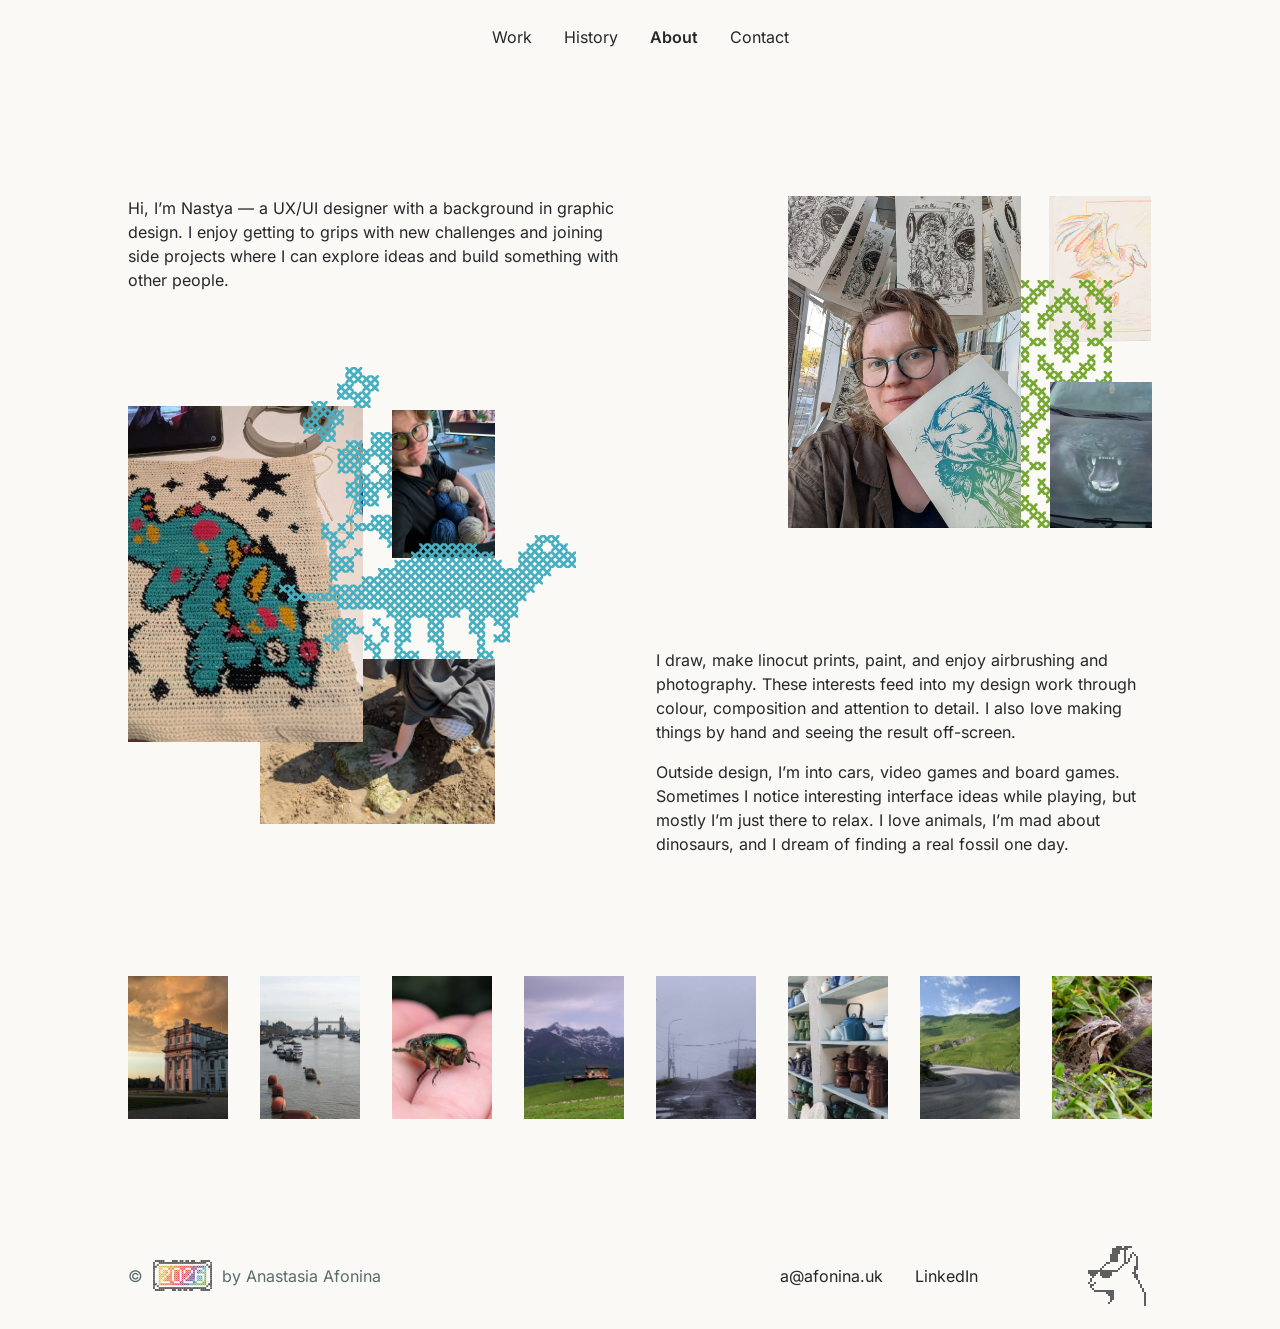
==== commit fa956b23: "Update portfolio on GitHub Pages" ====
--- a/about.html
+++ b/about.html
@@ -1,5 +1,5 @@
 <!doctype html>
-<html lang="en"><head><meta charset="utf-8"><meta name="viewport" content="width=device-width,initial-scale=1"><script src="page-loading.js" async></script><title>About — Anastasia Afonina</title><meta name="description" content="Anastasia Afonina’s UX/UI and graphic design portfolio. Selected B2B, B2C and internal products, and visual experiments."><link rel="stylesheet" href="assets/fonts.css"><link rel="stylesheet" href="style.css"><link rel="stylesheet" href="navigation.css"><script src="site-header.js" defer></script><link rel="icon" type="image/svg+xml" href="data:image/svg+xml,%3Csvg xmlns='http://www.w3.org/2000/svg' viewBox='0 0 32 32'%3E%3Crect width='32' height='32' fill='%236b7d7d'/%3E%3Ctext x='7' y='24' font-family='monospace' font-size='24' fill='%23faf9f5'%3Ea%3C/text%3E%3C/svg%3E"><link rel="stylesheet" href="footer-links.css"><link rel="stylesheet" href="link-hover-motion.css"><link rel="stylesheet" href="secondary-actions.css"><link rel="stylesheet" href="typography.css"><link rel="stylesheet" href="case-lightbox.css"><link rel="stylesheet" href="about.css"><link rel="stylesheet" href="goat-cursor-drawing.css"><link rel="stylesheet" href="pixel-blocks.css"><script src="pixel-blocks.js" defer></script></head>
+<html lang="en"><head><meta charset="utf-8"><meta name="viewport" content="width=device-width,initial-scale=1"><script src="page-loading.js" async></script><title>About — Anastasia Afonina</title><meta name="description" content="Anastasia Afonina’s UX/UI and graphic design portfolio. Selected B2B, B2C and internal products, and visual experiments."><link rel="stylesheet" href="assets/fonts.css"><link rel="stylesheet" href="style.css"><link rel="stylesheet" href="navigation.css"><script src="site-header.js" defer></script><link rel="icon" type="image/svg+xml" href="data:image/svg+xml,%3Csvg xmlns='http://www.w3.org/2000/svg' viewBox='0 0 32 32'%3E%3Crect width='32' height='32' fill='%236b7d7d'/%3E%3Ctext x='7' y='24' font-family='monospace' font-size='24' fill='%23faf9f5'%3Ea%3C/text%3E%3C/svg%3E"><link rel="stylesheet" href="footer-links.css"><link rel="stylesheet" href="link-hover-motion.css"><link rel="stylesheet" href="secondary-actions.css"><link rel="stylesheet" href="typography.css?v=880ba53a"><link rel="stylesheet" href="case-lightbox.css"><link rel="stylesheet" href="about.css?v=5f705791"><link rel="stylesheet" href="goat-cursor-drawing.css"><link rel="stylesheet" href="pixel-blocks.css"><script src="pixel-blocks.js" defer></script></head>
 <body class="about-page"><a class="skip" href="#main">Skip to content</a><header class="site-header"><nav aria-label="Main navigation"><a data-menu="work" href="index.html#selected-work"><span class="nav-label">Work<span class="nav-decoration" aria-hidden="true"><img class="menu-bracket menu-bracket-left" src="assets/menu-refresh/work-left.svg" width="8.66775" height="21.6619" alt="" aria-hidden="true"><img class="menu-bracket menu-bracket-right" src="assets/menu-refresh/work-right.svg" width="8.68338" height="21.2635" alt="" aria-hidden="true"></span></span></a><a data-menu="history" href="history.html"><span class="nav-label">History<span class="nav-decoration" aria-hidden="true"><img class="menu-bracket menu-bracket-left" src="assets/menu-refresh/history-left.svg" width="8.66775" height="21.6619" alt="" aria-hidden="true"><img class="menu-bracket menu-bracket-right" src="assets/menu-refresh/history-right.svg" width="8.68338" height="21.2635" alt="" aria-hidden="true"></span></span></a><a data-menu="about" href="about.html" aria-current="page"><span class="nav-label">About<span class="nav-decoration" aria-hidden="true"><img class="menu-bracket menu-bracket-left" src="assets/menu-refresh/about-left.svg" width="8.66775" height="21.6619" alt="" aria-hidden="true"><img class="menu-bracket menu-bracket-right" src="assets/menu-refresh/about-right.svg" width="8.68338" height="21.2635" alt="" aria-hidden="true"></span></span></a><a data-menu="contact" href="contact.html"><span class="nav-label">Contact<span class="nav-decoration" aria-hidden="true"><img class="menu-bracket menu-bracket-left" src="assets/menu-refresh/contact-left.svg" width="8.66775" height="21.6619" alt="" aria-hidden="true"><img class="menu-bracket menu-bracket-right" src="assets/menu-refresh/contact-right.svg" width="8.68338" height="21.2635" alt="" aria-hidden="true"></span></span></a></nav></header>
 <main id="main" class="shell">
   <h1 class="sr-only">About</h1>
--- a/typography.css
+++ b/typography.css
@@ -1,7 +1,7 @@
 /* Shared type scale. Rem units respect the reader's preferred font size. */
 :root {
   --ink:#25272a;
-  --caption-color:#6b7d7d;
+  --caption-color:#596c6c;
   --body-font:Inter,Arial,sans-serif;
   --display-font:Tektur,monospace;
   --type-14:.875rem;
@@ -17,9 +17,9 @@
   --type-card:var(--type-24);
   --type-section:var(--type-28);
   --type-section-leading:1.285714;
-  --type-feature:var(--type-48);
+  --type-feature:clamp(1.5rem, calc(.75rem + 4.5vw), var(--type-48));
   --type-feature-leading:1.166667;
-  --type-display:var(--type-48);
+  --type-display:clamp(2rem, calc(1.5rem + 2vw), var(--type-48));
   --type-display-leading:1.166667;
   --type-metric:var(--type-48);
 }
@@ -44,8 +44,8 @@
   --caption-color:#596c6c;
 }
 .case-review {
-  --type-body:var(--type-18);
-  --type-body-leading:var(--type-28);
+  --type-body:clamp(var(--type-18), calc(.875rem + .4vw), var(--type-20));
+  --type-body-leading:1.6;
 }
 .review-nav-caption { letter-spacing:.04em; }
 .review-nav-title,.review-nav-arrow { font-size:var(--type-20); line-height:1.4; }
@@ -64,22 +64,21 @@
 }
 body .project .project-copy h3,
 .home-frame501 .figma-work .project .project-copy h3 {
+  color:#000;
   font-size:var(--type-card);
   line-height:1.333333;
-}
-body .project .project-copy p {
-  font-size:var(--type-14);
-  line-height:1.25rem;
-  color:var(--caption-color);
-}
-.home-frame501 .figma-work .project .project-copy {
+  text-wrap:balance;
+}
+.project .project-copy {
   container-type:inline-size;
 }
+body .project .project-copy p,
 .home-frame501 .figma-work .project .project-copy p {
   font-size:var(--type-18);
   font-size:clamp(var(--type-16),calc(.75rem + 1.25cqi),var(--type-18));
-  line-height:var(--type-28);
-  line-height:clamp(var(--type-24),calc(1rem + 2.5cqi),var(--type-28));
+  line-height:1.55;
+  max-inline-size:none;
+  text-wrap:pretty;
   color:#000;
 }
 .about-copy { font-size:var(--type-body); font-weight:400; line-height:var(--type-body-leading); max-width:60ch; }
@@ -94,6 +93,7 @@
   font-size:var(--type-section);
   line-height:var(--type-section-leading);
 }
+.case-page main.case-review :is(h1,h2,h3) { text-wrap:balance; }
 .case-page main.case-story.case-review h3 {
   color:#000;
   font-size:var(--type-20);
--- a/about.css
+++ b/about.css
@@ -26,7 +26,8 @@
 .about-page p.about-story {
   margin: 0;
   font-size: var(--type-16);
-  line-height: 1.2;
+  line-height: 1.5;
+  text-wrap: pretty;
 }
 
 .about-collage {
@@ -170,8 +171,6 @@
   body.about-page { --about-width: round(down, calc(100% - 64px), 16px); --about-gap: 24px; }
   .about-page main { padding-top: 64px; }
   .about-page .site-footer { margin-top: 100px; }
-  .about-page .about-story p,
-  .about-page p.about-story { line-height: 1.5; }
   .about-collage--making {
     --ornament-overhang: 0px;
     width: min(100%, 444px);
